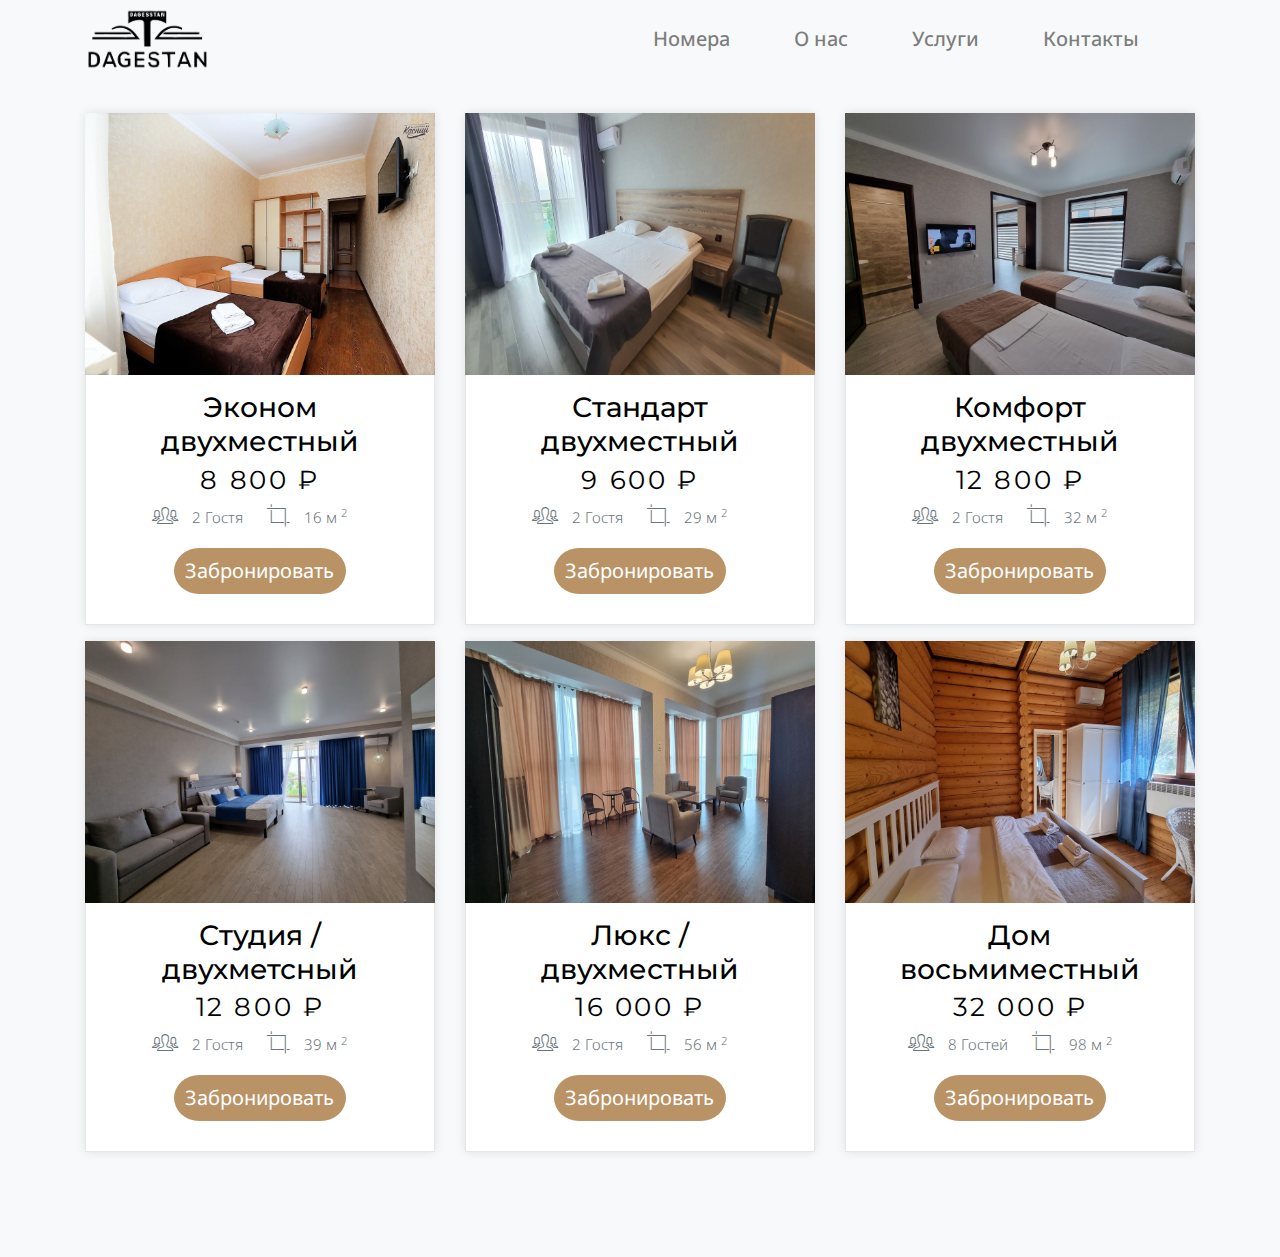
==== services.html @ b23d3e43 "...." ====
<!DOCTYPE html>
<html lang="en">
<head>
    <meta charset="UTF-8">
    <meta name="viewport" content="width=device-width, initial-scale=1.0">
    <title>Document</title>
    <meta charset="utf-8">
    <meta name="viewport" content="width=device-width, initial-scale=1, shrink-to-fit=no">

    <link rel="stylesheet" href="css/bootstrap.css">
    <link rel="stylesheet" href="css/animate.css">
    <link rel="stylesheet" href="css/owl.carousel.min.css">

    <link rel="stylesheet" href="fonts/ionicons/css/ionicons.min.css">
    <link rel="stylesheet" href="font-awesome/css/font-awesome.min.css">
    <link rel="stylesheet" href="css/magnific-popup.css">
    <link rel="stylesheet" href="https://cdn.jsdelivr.net/npm/swiper@8/swiper-bundle.min.css"/>
    <link rel="stylesheet" href="css/style.css">
    <link rel="stylesheet" href="css/style-custom.css">
    <link rel="stylesheet" href="css/services.css"> <!--стили страницы сервиса-->
    <link rel="icon" type="image/png" href="images/favicon-16x16.png" sizes="16x16">
    <link rel="icon" type="image/png" href="images/favicon-32x32.png" sizes="32x32">
    <link rel="icon" type="image/png" href="images/favicon-48x48.png" sizes="48x48">
</head>
<body>
    <!-- header -->
    <header id="top" role="banner">
     
        <nav class="navbar navbar-expand-md navbar-dark bg-light">
          <div class="container">
            <div class="obertka">  
              <a class="navbar-brand" href="#top">
                <!-- Логотип -->
                <img class="w-25 header_logo" src="images/resort_logo.png" alt="logo">
              </a>
              <button class="navbar-toggler" type="button" data-toggle="collapse" data-target="#navbarsExample05" aria-controls="navbarsExample05" aria-expanded="false" aria-label="Toggle navigation">
              <span class="navbar-toggler-icon"></span>
            </div>
            </button>
  
            <div class="collapse navbar-collapse navbar-light" id="navbarsExample05">
              <ul class="navbar-nav burger_adaptive ml-auto .justify-content-center pl-lg-5 pl-0">
                <li class="nav-item burger_element_fix mr-5 my-auto h5">
                  <a class="nav-link" href="./index.html#rooms">Номера</a>
                </li>
                <li class="nav-item burger_element_fix mr-5 my-auto h5">
                  <a class="nav-link" href="./index.html#about">О нас</a>
                </li>
                <li class="nav-item burger_element_fix mr-5 my-auto h5 text-break">
                  <a class="nav-link" href="#services">Услуги</a>
                </li>
                <li class="nav-item burger_element_fix mr-5 my-auto h5">
                  <a class="nav-link" href="./index.html#contacts">Контакты</a>
                </li>
              </ul>
              
            </div>
          </div>
        </nav>
      </header>



      <section class="site-section pt-5 bg-light">
        <div class="container">
          <div class="row mb-5">
            <div class="col-md-12 heading-wrap text-center">
                <!-- <h2 class="heading mb-1">Наши номера</h2> -->
            </div>
          </div>
          <div class="row ">
            <div class="col-md-4 double_card mt-3">
              <div class="media d-block room mb-0">
                <figure class="">
                  <img src="images/eco.jpg" alt="Люкс номер" class="img-fluid scale my-auto mx-auto">
                  <div class="overlap-text">
                  </div>
                </figure>
                <div class="media-body text-center">
                  <h3 class="mb-2 text-black">Эконом двухместный</h3>
                  <p class="price mb-1"><b>8 800 ₽</b></p>
                  <ul class="room-specs">
                    <li class="line-h-1"><span class="ion-ios-people-outline"></span> 2 Гостя</li>
                    <li class="line-h-1"><span class="ion-ios-crop"></span> 16 м <sup>2</sup></li>
                  </ul>
                  <div class="buttons_room text-center mt-3">
                    <button class="details border-0" data-toggle="modal" data-target="#reserve">Забронировать</button>
                  </div>
                </div>
              </div>
            </div>
              
            <div class="col-md-4 double_card mt-3">
              <div class="media d-block room mb-0">
                <figure class="">
                  <img src="images/standart.jpg" alt="Делюкс номер" class="img-fluid scale my-auto mx-auto">
                  <div class="overlap-text">
                  </div>
                </figure>
                <div class="media-body text-center">
                  <h3 class="mb-2 text-black">Стандарт двухместный</h3>
                  <p class="price mb-1"><b>9 600 ₽</b></p>
                  <ul class="room-specs">
                    <li class="line-h-1"><span class="ion-ios-people-outline"></span> 2 Гостя</li>
                    <li class="line-h-1"><span class="ion-ios-crop"></span> 29 м <sup>2</sup></li>
                  </ul>
                  <div class="buttons_room mt-3">
                    <button class="details border-0" data-toggle="modal" data-target="#reserve">Забронировать</button>
                  </div>
                </div>
              </div>
            </div>
  
            <div class="col-md-4 double_card mt-3">
              <div class="media d-block room mb-0">
                <figure class="">
                  <img src="images/comfort.jpg" alt="Люкс номер" class="img-fluid scale my-auto mx-auto">
                  <div class="overlap-text">
                  </div>
                </figure>
                <div class="media-body text-center">
                  <h3 class="mb-2 text-black">Комфорт двухместный</h3>
                  <p class="price mb-1"><b>12 800 ₽</b></p>
                  <ul class="room-specs">
                    <li class="line-h-1"><span class="ion-ios-people-outline"></span> 2 Гостя</li>
                    <li class="line-h-1"><span class="ion-ios-crop"></span> 32 м <sup>2</sup></li>
                  </ul>
                  <div class="buttons_room text-center mt-3">
                    <button class="details border-0" data-toggle="modal" data-target="#reserve">Забронировать</button>
                  </div>
                </div>
              </div>
            </div>
  
            <div class="col-md-4 double_card mt-3">
              <div class="media d-block room mb-0">
                <figure class="">
                  <img src="images/studio.jpg" alt="Люкс номер" class="img-fluid scale my-auto mx-auto">
                  <div class="overlap-text">
                  </div>
                </figure>
                <div class="media-body text-center">
                  <h3 class="mb-2 text-black">Студия / двухметсный</h3>
                  <p class="price mb-1"><b>12 800 ₽</b></p>
                  <ul class="room-specs">
                    <li class="line-h-1"><span class="ion-ios-people-outline"></span> 2 Гостя</li>
                    <li class="line-h-1"><span class="ion-ios-crop"></span> 39 м <sup>2</sup></li>
                  </ul>
                  <div class="buttons_room text-center mt-3">
                    <button class="details border-0" data-toggle="modal" data-target="#reserve">Забронировать</button>
                  </div>
                </div>
              </div>
            </div>
  
            <div class="col-md-4 double_card mt-3">
              <div class="media d-block room mb-0">
                <figure class="">
                  <img src="images/luxe.jpg" alt="Люкс номер" class="img-fluid scale my-auto mx-auto">
                  <div class="overlap-text">
                  </div>
                </figure>
                <div class="media-body text-center">
                  <h3 class="mb-2 text-black">Люкс / двухместный</h3>
                  <p class="price mb-1"><b>16 000 ₽</b></p>
                  <ul class="room-specs">
                    <li class="line-h-1"><span class="ion-ios-people-outline"></span> 2 Гостя</li>
                    <li class="line-h-1"><span class="ion-ios-crop"></span> 56 м <sup>2</sup></li>
                  </ul>
                  <div class="buttons_room text-center mt-3">
                    <button class="details border-0" data-toggle="modal" data-target="#reserve">Забронировать</button>
                  </div>
                </div>
              </div>
            </div>
  
            <div class="col-md-4 double_card mt-3">
              <div class="media d-block room mb-0">
                <figure class="">
                  <img src="images/house.jpg" alt="Люкс номер" class="img-fluid scale my-auto mx-auto">
                  <div class="overlap-text">
                  </div>
                </figure>
                <div class="media-body text-center">
                  <h3 class="mb-2 text-black">Дом восьмиместный</h3>
                  <p class="price mb-1"><b>32 000 ₽</b></p>
                  <ul class="room-specs">
                    <li class="line-h-1"><span class="ion-ios-people-outline"></span> 8 Гостей</li>
                    <li class="line-h-1"><span class="ion-ios-crop"></span> 98 м <sup>2</sup></li>
                  </ul>
                  <div class="buttons_room text-center mt-3">
                    <button class="details border-0" data-toggle="modal" data-target="#reserve">Забронировать</button>
                  </div>
                </div>
              </div>
            </div>
  
            </div>
          </div>
        </div>
      </section>



      <script src="js/jquery-3.2.1.min.js"></script>
      <script src="js/jquery-migrate-3.0.0.js"></script>
      <script src="js/popper.min.js"></script>
      <script src="js/bootstrap.min.js"></script>
      <script src="js/owl.carousel.min.js"></script>
      <script src="js/jquery.waypoints.min.js"></script>
      <script src="js/jquery.stellar.min.js"></script>
      <script src="https://cdn.jsdelivr.net/npm/swiper@8/swiper-bundle.min.js"></script>
      <script src="js/jquery.magnific-popup.min.js"></script>
      <script src="js/magnific-popup-options.js"></script>
      <script src="js/swiper.js"></script>
      <script src="js/main.js"></script>
      <script src="js/amination_anchor.js"></script>
      <script src="js/summ.js"></script>
</body>
</html>
---- css/style.css ----
body {
  background: #fff;
  font-family: "Rubik", arial, sans-serif;
  font-weight: 300;
  font-size: 15px;
  line-height: 1.8;
  color: #6c757d;
}

a {
  -webkit-transition: .3s all ease;
  -o-transition: .3s all ease;
  transition: .3s all ease;
  text-decoration: none;
}

a:hover {
  text-decoration: none;
}

h1, h2, h3, h4, h5 {
  color: #000;
  font-family: "Playfair Display", times, serif;
}

header {
  position: absolute;
  top: 0;
  left: 0;
  width: 100%;
  z-index: 5;
}

header .navbar-brand {
  text-transform: uppercase;
  letter-spacing: .2em;
  font-weight: 400;
  color: #fff !important;
}

header .navbar {
  padding-top: 0;
  padding-bottom: 0;
  background: transparent !important;
}

@media (max-width: 991.98px) {
  header .navbar {
    background: rgba(0, 0, 0, 0.4) !important;
    padding-top: .5rem;
    padding-bottom: .5rem;
  }
}

header .navbar .nav-link {
  padding: 1.7rem 1rem;
  outline: none !important;
}

@media (max-width: 991.98px) {
  header .navbar .nav-link {
    padding: .5rem .5rem;
  }
}

header .navbar .nav-link:hover {
  color: #fff !important;
}

header .navbar .nav-link.active {
  color: #fff !important;
}

header .navbar .cta {
  float: right;
}

header .navbar .cta > a {
  margin-top: -12px;
  position: relative;
}

@media (max-width: 767.98px) {
  header .navbar .cta > a {
    margin-top: inherit;
  }
}

header .navbar .cta > a span {
  display: inline-block;
  padding: 10px 20px;
  border: 2px solid #ccc;
}

header .navbar .dropdown.show > a {
  color: #fff !important;
}

header .navbar .dropdown-menu {
  font-size: 14px;
  border-radius: 4px;
  border: none;
  -webkit-box-shadow: 0 2px 30px 0px rgba(0, 0, 0, 0.2);
  box-shadow: 0 2px 30px 0px rgba(0, 0, 0, 0.2);
  min-width: 13em;
  margin-top: -10px;
}

header .navbar .dropdown-menu:before {
  bottom: 100%;
  left: 10%;
  border: solid transparent;
  content: " ";
  height: 0;
  width: 0;
  position: absolute;
  pointer-events: none;
  border-bottom-color: #fff;
  border-width: 10px;
}

@media (max-width: 1199.98px) {
  header .navbar .dropdown-menu:before {
    display: none;
  }
}

header .navbar .dropdown-menu .dropdown-item:hover {
  background: #b99365;
  color: #fff;
}

header .navbar .dropdown-menu .dropdown-item.active {
  background: #b99365;
  color: #fff;
}

header .navbar .dropdown-menu a {
  padding-top: 7px;
  padding-bottom: 7px;
}

header .navbar.navbar-light .nav-link {
  color: #fff;
}

header .navbar.navbar-light .nav-link.active {
  color: #fff;
}

.site-hero {
  background-size: cover;
  background-position: center center;
  min-height: 750px;
  height: 100vh;
}

.site-hero > .container {
  position: relative;
  z-index: 2;
}

.site-hero.overlay {
  position: relative;
}

.site-hero.overlay:before {
  content: "";
  background: rgba(0, 0, 0, 0.5);
  width: 100%;
  z-index: 1;
  position: absolute;
  top: 0;
  left: 0;
  right: 0;
  bottom: 0;
}

.site-hero.overlay h1, .site-hero.overlay p {
  color: #fff;
}

.site-hero.overlay h1 {
  font-size: 60px;
}

@media (max-width: 1199.98px) {
  .site-hero.overlay h1 {
    font-size: 40px;
  }
}

.site-hero.overlay p {
  font-size: 30px;
}

@media (max-width: 1199.98px) {
  .site-hero.overlay p {
    font-size: 20px;
  }
}

.site-hero .site-hero-inner {
  min-height: 750px;
  height: 100vh;
}

.room {
  background: #fff;
  margin-bottom: 30px;
  height: 100%;
}

.room figure {
  position: relative;
  float: left;
  overflow: hidden;
}

.room figure:after {
  background: rgba(0, 0, 0, 0.3);
  opacity: .5;
  content: "";
}

.room figure .overlap-text {
  z-index: 99;
  position: absolute;
  bottom: 20px;
  left: 20px;
  color: #fff;
  text-transform: uppercase;
  font-size: 13px;
}

.room .media-body {
  padding: 30px;
  border: 1px solid #e6e6e6;
  border-top: none;
  height: 100%;
}

.room .media-body .room-specs {
  margin: 0;
  padding: 0;
}

.room .media-body .room-specs li {
  display: inline-block;
  list-style: none;
  margin: 0;
  padding: 0 20px 5px 0;
}

.room .media-body .room-specs li span {
  font-size: 30px;
  position: relative;
  top: 4px;
  margin-right: 10px;
}

.room-thumbnail-absolute {
  position: relative;
}

.room-thumbnail-absolute .room {
  position: relative;
}

.room-thumbnail-absolute .room.bg {
  position: relative;
  height: 47.8%;
  width: 100%;
  background-size: cover;
}

.room-thumbnail-absolute .room.bg:last-child {
  margin-bottom: 0;
}

.room-thumbnail-absolute .room .pricing-from {
  margin-left: 10px;
  padding: 5px 10px;
  background: #ffc107;
  border-radius: 4px;
  font-size: 13px;
}

.room-thumbnail-absolute .room:after {
  position: absolute;
  top: 0;
  left: 0;
  right: 0;
  bottom: 0;
  background: #000;
  opacity: .5;
  content: "";
}

.room-thumbnail-absolute .room .overlap-text {
  bottom: 20px;
  left: 20px;
  width: 100%;
  position: absolute;
  z-index: 10;
}

.room-thumbnail-absolute .room .overlap-text span {
  color: #fff;
  text-transform: uppercase;
  font-size: 13px;
}

.site-hero-innerpage, .site-hero-innerpage .site-hero-inner {
  min-height: 550px;
  height: 50vh;
}

.site-section {
  padding: 7em 0;
}

#search-form .search-input {
  width: calc(100% - 160px);
  height: 55px;
  border-radius: 0;
  padding-left: 20px;
  padding-right: 20px;
  border: none;
}

#search-form .search-input:hover, #search-form .search-input:active, #search-form .search-input:focus {
  border: none;
}

#search-form button {
  height: 55px;
  width: 160px;
  border-radius: 0;
}

.img-bg {
  background-size: cover;
}

@media (max-width: 767.98px) {
  .img-md-fluid {
    max-width: 100%;
  }
}

.feature-destination, .slider-wrap {
  position: relative;
  z-index: 10;
  margin-top: -50px;
  margin-bottom: 50px;
}

.feature-destination .img-bg, .slider-wrap .img-bg {
  margin-bottom: 30px;
  display: block;
  height: 300px;
  position: relative;
  top: 0;
  -webkit-transition: .2s all ease;
  -o-transition: .2s all ease;
  transition: .2s all ease;
}

.feature-destination .img-bg:before, .slider-wrap .img-bg:before {
  content: "";
  top: 0;
  left: 0;
  bottom: 0;
  right: 0;
  background: #000;
  opacity: .1;
  position: absolute;
  -webkit-transition: .3s all ease;
  -o-transition: .3s all ease;
  transition: .3s all ease;
}

.feature-destination .img-bg .text, .slider-wrap .img-bg .text {
  position: absolute;
  top: 50%;
  left: 50%;
  text-align: center;
  width: 80%;
  -webkit-transform: translate(-50%, -50%);
  -ms-transform: translate(-50%, -50%);
  transform: translate(-50%, -50%);
}

.feature-destination .img-bg .text .icon, .slider-wrap .img-bg .text .icon {
  color: #fff;
  font-size: 30px;
  position: relative;
  -webkit-transition: .3s all ease;
  -o-transition: .3s all ease;
  transition: .3s all ease;
  top: 0;
}

.feature-destination .img-bg .text h2, .slider-wrap .img-bg .text h2 {
  -webkit-transition: .3s all ease;
  -o-transition: .3s all ease;
  transition: .3s all ease;
  margin: 0;
  padding: 0;
  font-size: 18px;
  font-weight: 400;
  color: #fff;
  top: 0px;
  position: relative;
}

.feature-destination .img-bg .text p, .slider-wrap .img-bg .text p {
  color: #fff;
  opacity: 0;
  top: 10px;
  visibility: hidden;
  font-size: 13px;
  position: relative;
  -webkit-transition: .3s all ease;
  -o-transition: .3s all ease;
  transition: .3s all ease;
}

.feature-destination .img-bg:hover, .feature-destination .img-bg:focus, .slider-wrap .img-bg:hover, .slider-wrap .img-bg:focus {
  top: -10px;
  -webkit-box-shadow: 2px 0 20px 0 rgba(0, 0, 0, 0.4);
  box-shadow: 2px 0 20px 0 rgba(0, 0, 0, 0.4);
}

.feature-destination .img-bg:hover .text .icon, .feature-destination .img-bg:focus .text .icon, .slider-wrap .img-bg:hover .text .icon, .slider-wrap .img-bg:focus .text .icon {
  top: -10px;
}

.feature-destination .img-bg:hover .text h2, .feature-destination .img-bg:focus .text h2, .slider-wrap .img-bg:hover .text h2, .slider-wrap .img-bg:focus .text h2 {
  top: -10px;
}

.feature-destination .img-bg:hover .text p, .feature-destination .img-bg:focus .text p, .slider-wrap .img-bg:hover .text p, .slider-wrap .img-bg:focus .text p {
  top: 0;
  opacity: .5;
  visibility: visible;
}

.feature-destination .img-bg:hover:before, .feature-destination .img-bg:focus:before, .slider-wrap .img-bg:hover:before, .slider-wrap .img-bg:focus:before {
  opacity: .4;
}

.slider-wrap {
  margin-top: 0;
}

.slider-wrap .img-bg:hover {
  top: 0;
}

.btn-play-wrap .btn-play {
  width: 70px;
  height: 70px;
  line-height: 50px;
  border: 2px solid #fff;
  border-radius: 50%;
  display: inline-block;
  text-align: center;
  position: relative;
}

.btn-play-wrap .btn-play span {
  position: absolute;
  top: 50%;
  left: 50%;
  font-size: 40px;
  -webkit-transform: translate(-30%, -50%);
  -ms-transform: translate(-30%, -50%);
  transform: translate(-30%, -50%);
  color: #fff;
}

.section-cover {
  background-size: cover;
  position: relative;
  background-position: top left;
}

.section-cover, .section-cover .intro {
  height: 650px;
}

.section-cover p {
  color: #fff;
}

.section-cover h2 {
  color: #fff;
  font-size: 50px;
}

.top-destination .place {
  display: block;
  -webkit-transition: .3s all ease;
  -o-transition: .3s all ease;
  transition: .3s all ease;
}

.top-destination .place:hover, .top-destination .place:focus {
  opacity: .7;
}

.top-destination .place img {
  max-width: 100%;
  margin-bottom: 20px;
}

.top-destination .place h2 {
  font-size: 18px;
  line-height: 1.5;
}

.top-destination .place p {
  font-size: 13px;
  color: #ccc;
}

.btn, .form-control {
  outline: none;
  -webkit-box-shadow: none !important;
  box-shadow: none !important;
  border-radius: 0;
}

.btn:focus, .btn:active, .form-control:focus, .form-control:active {
  outline: none;
}

.form-control {
  -webkit-box-shadow: none !important;
  box-shadow: none !important;
}

textarea.form-control {
  height: inherit;
}

.btn {
  -webkit-transition: .3s all ease;
  -o-transition: .3s all ease;
  transition: .3s all ease;
  padding: 12px 30px;
  text-transform: uppercase;
  letter-spacing: .15em;
}

.btn.btn-black {
  background: #000;
  color: #fff;
}

.btn.btn-primary {
  color: #fff;
  border-width: 2px;
  width: 25%;
  border-radius: 100px 100px 100px 100px / 200% 200%;
}

.btn.btn-primary:hover, .btn.btn-primary:active, .btn.btn-primary:focus {
  border-color: #c9ac88;
  background: #c9ac88;
  width: 28%;
  border-width: 6px;
}

.btn.btn-sm {
  font-size: 12px;
}

.btn.btn-outline-primary {
  border-width: 2px;
  color: #b99365;
}

.btn.btn-outline-primary:hover, .btn.btn-outline-primary:focus, .btn.btn-outline-primary:active {
  color: #fff;
}

.btn.btn-outline-white {
  border-width: 2px;
  border-color: #fff;
  color: #fff;
}

.btn.btn-outline-white:hover, .btn.btn-outline-white:focus {
  background: #fff;
  color: #000;
  border-width: 2px;
}

.btn:hover {
  -webkit-box-shadow: 0 3px 10px -2px rgba(0, 0, 0, 0.2) !important;
  box-shadow: 0 3px 10px -2px rgba(0, 0, 0, 0.2) !important;
}

.custom-icon {
  font-size: 70px;
  color: #b99365;
}

.no-nav .owl-nav {
  display: none;
}

.owl-carousel .owl-item {
  opacity: .4;
}

.owl-carousel .owl-item.active {
  opacity: 1;
}

.owl-carousel .owl-nav {
  position: absolute;
  top: 50%;
  width: 100%;
}

.owl-carousel .owl-nav .owl-prev,
.owl-carousel .owl-nav .owl-next {
  position: absolute;
  -webkit-transform: translateY(-50%);
  -ms-transform: translateY(-50%);
  transform: translateY(-50%);
  margin-top: -10px;
}

.owl-carousel .owl-nav .owl-prev:hover, .owl-carousel .owl-nav .owl-prev:focus, .owl-carousel .owl-nav .owl-prev:active,
.owl-carousel .owl-nav .owl-next:hover,
.owl-carousel .owl-nav .owl-next:focus,
.owl-carousel .owl-nav .owl-next:active {
  outline: none;
}

.owl-carousel .owl-nav .owl-prev span:before,
.owl-carousel .owl-nav .owl-next span:before {
  font-size: 40px;
}

.owl-carousel .owl-nav .owl-prev {
  left: 30px !important;
}

.owl-carousel .owl-nav .owl-next {
  right: 30px !important;
}

.owl-carousel .owl-dots {
  text-align: center;
}

.owl-carousel .owl-dots .owl-dot {
  width: 10px;
  height: 10px;
  margin: 5px;
  border-radius: 50%;
  background: #e6e6e6;
}

.owl-carousel .owl-dots .owl-dot.active {
  background: #b99365;
}

.owl-carousel.home-slider {
  z-index: 1;
  position: relative;
}

.owl-carousel.home-slider .owl-nav {
  opacity: 0;
  visibility: hidden;
  -webkit-transition: .3s all ease;
  -o-transition: .3s all ease;
  transition: .3s all ease;
}

.owl-carousel.home-slider .owl-nav button {
  color: #fff;
}

.owl-carousel.home-slider:focus .owl-nav, .owl-carousel.home-slider:hover .owl-nav {
  opacity: 1;
  visibility: visible;
}

.owl-carousel.home-slider .slider-item {
  background-size: cover;
  background-repeat: no-repeat;
  background-position: center center;
  height: calc(100vh - 117px);
  min-height: 700px;
  position: relative;
}

.owl-carousel.home-slider .slider-item:before {
  position: absolute;
  top: 0;
  left: 0;
  right: 0;
  bottom: 0;
  background: rgba(0, 0, 0, 0.2);
  content: "";
}

.owl-carousel.home-slider .slider-item .slider-text {
  color: #fff;
  height: calc(100vh - 117px);
  min-height: 700px;
}

.owl-carousel.home-slider .slider-item .slider-text .child-name {
  font-size: 40px;
  color: #fff;
}

.owl-carousel.home-slider .slider-item .slider-text h1 {
  font-size: 40px;
  color: #fff;
  line-height: 1.2;
  font-weight: 800 !important;
  text-transform: uppercase;
}

@media (max-width: 991.98px) {
  .owl-carousel.home-slider .slider-item .slider-text h1 {
    font-size: 40px;
  }
}

.owl-carousel.home-slider .slider-item .slider-text p {
  font-size: 20px;
  line-height: 1.5;
  font-weight: 300;
  color: white;
}

.owl-carousel.home-slider .slider-item.dark .child-name {
  color: #000;
}

.owl-carousel.home-slider .slider-item.dark h1 {
  color: #000;
}

.owl-carousel.home-slider .slider-item.dark p {
  color: #000;
}

.owl-carousel.home-slider.inner-page .slider-item {
  height: calc(50vh - 117px);
  min-height: 350px;
}

.owl-carousel.home-slider.inner-page .slider-item .slider-text {
  color: #fff;
  height: calc(50vh - 117px);
  min-height: 350px;
}

.owl-carousel.home-slider .owl-dots {
  position: absolute;
  bottom: 100px;
  width: 100%;
}

.owl-carousel.home-slider .owl-dots .owl-dot {
  width: 10px;
  height: 10px;
  margin: 5px;
  border-radius: 50%;
  border: 2px solid rgba(255, 255, 255, 0.5);
  outline: none !important;
  position: relative;
  -webkit-transition: .3s all ease;
  -o-transition: .3s all ease;
  transition: .3s all ease;
}

.owl-carousel.home-slider .owl-dots .owl-dot.active {
  border: 2px solid white;
}

.owl-carousel.home-slider .owl-dots .owl-dot.active span {
  background: white;
}

.owl-carousel.major-caousel .owl-stage-outer {
  padding-top: 30px;
  padding-bottom: 30px;
}

.owl-carousel.major-caousel .owl-nav .owl-prev, .owl-carousel.major-caousel .owl-nav .owl-next {
  -webkit-transition: .3s all ease;
  -o-transition: .3s all ease;
  transition: .3s all ease;
  color: #495057;
}

.owl-carousel.major-caousel .owl-nav .owl-prev:hover, .owl-carousel.major-caousel .owl-nav .owl-prev:focus, .owl-carousel.major-caousel .owl-nav .owl-next:hover, .owl-carousel.major-caousel .owl-nav .owl-next:focus {
  color: #6c757d;
  outline: none;
}

.owl-carousel.major-caousel .owl-nav .owl-prev.disabled, .owl-carousel.major-caousel .owl-nav .owl-next.disabled {
  color: #dee2e6;
}

.owl-carousel.major-caousel .owl-nav .owl-prev {
  left: -60px !important;
}

.owl-carousel.major-caousel .owl-nav .owl-next {
  right: -60px !important;
}

.owl-carousel.major-caousel .owl-dots {
  bottom: -30px !important;
  position: relative;
}

.owl-custom-nav {
  float: right;
  position: relative;
  z-index: 10;
}

.owl-custom-nav .owl-custom-prev,
.owl-custom-nav .owl-custom-next {
  padding: 10px;
  font-size: 30px;
  background: #ccc;
  line-height: 0;
  width: 60px;
  text-align: center;
  display: inline-block;
}

.box {
  overflow: hidden;
  border-radius: 4px;
  display: block;
}

.box img {
  border-top-left-radius: 4px;
  border-top-right-radius: 4px;
  -webkit-transition: .3s all ease;
  -o-transition: .3s all ease;
  transition: .3s all ease;
}

.box .box-body {
  padding: 20px;
  border: 1px solid #e9ecef;
  border-top: none;
  border-bottom-left-radius: 4px;
  border-bottom-right-radius: 4px;
  -webkit-transition: .3s all ease;
  -o-transition: .3s all ease;
  transition: .3s all ease;
}

.box h2 {
  font-size: 18px;
  font-family: "Rubik", arial, sans-serif;
  -webkit-transition: .3s all ease;
  -o-transition: .3s all ease;
  transition: .3s all ease;
}

.box.hover:hover img, .box.hover:focus img {
  margin-top: -20px;
}

.box.hover:hover .box-body, .box.hover:focus .box-body {
  background: #b99365;
  color: #fff;
  padding: 30px 20px;
  border-color: #b99365;
}

.box.hover:hover h2, .box.hover:focus h2 {
  color: #fff;
}

.breadcrumb-custom {
  background: none;
  padding: 0;
}

.breadcrumb-custom li a {
  color: #b99365;
}

.breadcrumb-custom li a:hover {
  color: #fff;
}

.breadcrumb-custom li.active {
  color: #fff;
}

.breadcrumb-custom li.breadcrumb-item + .breadcrumb-item:before {
  content: "/";
  color: rgba(255, 255, 255, 0.3);
}

.pagination {
  float: none;
  display: inline-block;
}

.pagination li {
  display: inline-block;
}

.post-entry {
  margin-bottom: 30px;
}

.post-entry .body-text {
  padding: 30px;
  background: #fff;
}

.post-entry .body-text .category {
  position: relative;
  padding-bottom: 10px;
  margin-bottom: 10px;
  text-transform: uppercase;
  font-size: 12px;
  letter-spacing: .2em;
  color: #ccc;
}

.post-entry .body-text .category:after {
  content: "";
  left: 0;
  width: 50px;
  height: 1px;
  background: #000;
  position: absolute;
  bottom: 0;
}

.children-info li {
  display: block;
  margin-bottom: 15px;
  padding-bottom: 15px;
  border-bottom: 1px dotted #dee2e6;
}

.sidebar {
  padding-left: 5em;
}

@media (max-width: 991.98px) {
  .sidebar {
    padding-left: 15px;
  }
}

.sidebar-box {
  margin-bottom: 4em;
  font-size: 15px;
  width: 100%;
  float: left;
  background: #fff;
}

.sidebar-box *:last-child {
  margin-bottom: 0;
}

.sidebar-box .heading {
  font-size: 18px;
  margin-bottom: 30px;
  padding-bottom: 20px;
  border-bottom: 1px solid #e6e6e6;
}

.tags {
  padding: 0;
  margin: 0;
  font-weight: 400;
}

.tags li {
  padding: 0;
  margin: 0 4px 4px 0;
  float: left;
  display: inline-block;
}

.tags li a {
  float: left;
  display: block;
  border-radius: 4px;
  padding: 2px 6px;
  color: gray;
  background: #f2f2f2;
}

.tags li a:hover {
  color: #fff;
  background: #b99365;
}

.sidebar-box {
  margin-bottom: 30px;
  padding: 25px;
  font-size: 15px;
  width: 100%;
  border-radius: 7px;
  float: left;
  background: #fff;
}

.sidebar-box ul li {
  list-style: none;
}

.sidebar-box *:last-child {
  margin-bottom: 0;
}

.sidebar-box h3 {
  font-size: 18px;
  margin-bottom: 15px;
}

.categories, .sidelink {
  padding: 0;
}

.categories li, .sidelink li {
  position: relative;
  margin-bottom: 10px;
  padding-bottom: 10px;
  border-bottom: 1px dotted #dee2e6;
}

.categories li:last-child, .sidelink li:last-child {
  margin-bottom: 0;
  border-bottom: none;
  padding-bottom: 0;
}

.categories li a, .sidelink li a {
  display: block;
}

.categories li a span, .sidelink li a span {
  position: absolute;
  right: 0;
  top: 0;
  color: #ccc;
}

.categories li.active a, .sidelink li.active a {
  color: #000;
  font-style: italic;
}

.cover_1 {
  background-size: cover;
  background-position: center center;
  padding: 7em 0;
}

.cover_1 .sub-heading {
  color: rgba(255, 255, 255, 0.7);
  font-size: 22px;
}

.cover_1 .heading {
  font-size: 50px;
  color: white;
  font-weight: 300;
}

.heading-wrap .heading {
  font-size: 50px;
  margin-bottom: 30px;
}

.heading-wrap .sub-heading {
  font-size: 12px;
  text-transform: uppercase;
  letter-spacing: .1em;
  color: #ccc;
  font-family: "Rubik", arial, sans-serif;
}

.stretch-section .video {
  display: block;
  position: relative;
  -webkit-box-shadow: 4px 4px 70px -20px rgba(0, 0, 0, 0.5);
  box-shadow: 4px 4px 70px -20px rgba(0, 0, 0, 0.5);
}

.media-feature {
  padding: 30px;
  -webkit-transition: .2s all ease-out;
  -o-transition: .2s all ease-out;
  transition: .2s all ease-out;
  background: #fff;
  z-index: 1;
  position: relative;
  border-bottom: 10px solid transparent;
  border-radius: 4px;
  font-size: 15px;
}

.media-feature .icon {
  font-size: 60px;
  color: #b99365;
}

.media-feature h3 {
  font-size: 16px;
  text-transform: uppercase;
}

.media-feature:hover, .media-feature:focus {
  -webkit-box-shadow: 0 2px 20px -3px rgba(0, 0, 0, 0.1);
  box-shadow: 0 2px 20px -3px rgba(0, 0, 0, 0.1);
  -webkit-transform: scale(1.05);
  -ms-transform: scale(1.05);
  transform: scale(1.05);
  z-index: 2;
  border-bottom: 10px solid #b99365;
}

.media-custom {
  background: #fff;
  -webkit-transition: .3s all ease;
  -o-transition: .3s all ease;
  transition: .3s all ease;
  margin-bottom: 30px;
  position: relative;
  top: 0;
}

.media-custom .meta-post {
  color: #ced4da;
  font-size: 13px;
  text-transform: uppercase;
}

.media-custom > a {
  position: relative;
  overflow: hidden;
  display: block;
}

.media-custom .meta-chat {
  color: #ced4da;
}

.media-custom .meta-chat:hover {
  color: #6c757d;
}

.media-custom img {
  -webkit-transition: .3s all ease;
  -o-transition: .3s all ease;
  transition: .3s all ease;
}

.media-custom:focus, .media-custom:hover {
  top: -2px;
  -webkit-box-shadow: 0 2px 40px 0 rgba(0, 0, 0, 0.2);
  box-shadow: 0 2px 40px 0 rgba(0, 0, 0, 0.2);
}

.media-custom:focus img, .media-custom:hover img {
  -webkit-transform: scale(1.1);
  -ms-transform: scale(1.1);
  transform: scale(1.1);
}

.media-custom .media-body {
  padding: 30px;
}

.media-custom .media-body h3 {
  font-size: 20px;
}

.media-custom .media-body p:last-child {
  margin-bottom: 0;
}

#accordion .card {
  font-size: 15px;
  border-color: #dee2e6;
}

#accordion .card h5 a {
  display: block;
  text-align: left;
  text-decoration: none;
  color: #b99365;
  position: relative;
  -webkit-box-shadow: 0 3px 10px -2px rgba(0, 0, 0, 0.2) !important;
  box-shadow: 0 3px 10px -2px rgba(0, 0, 0, 0.2) !important;
  border-radius: 0;
}

#accordion .card h5 a .icon {
  position: absolute;
  right: 20px;
  top: 50%;
  -webkit-transform: translateY(-50%) rotate(-180deg);
  -ms-transform: translateY(-50%) rotate(-180deg);
  transform: translateY(-50%) rotate(-180deg);
  -webkit-transition: .3s all ease;
  -o-transition: .3s all ease;
  transition: .3s all ease;
}

#accordion .card h5 a:hover {
  text-decoration: none;
  -webkit-box-shadow: 0 3px 10px -2px rgba(0, 0, 0, 0.2) !important;
  box-shadow: 0 3px 10px -2px rgba(0, 0, 0, 0.2) !important;
}

#accordion .card h5 a.collapsed {
  color: #000;
  -webkit-box-shadow: none !important;
  box-shadow: none !important;
}

#accordion .card h5 a.collapsed .icon {
  right: 20px;
  top: 50%;
  -webkit-transform: translateY(-50%);
  -ms-transform: translateY(-50%);
  transform: translateY(-50%);
}

#accordion .card h5 a.collapsed:hover {
  text-decoration: none;
  -webkit-box-shadow: 0 3px 10px -2px rgba(0, 0, 0, 0.2) !important;
  box-shadow: 0 3px 10px -2px rgba(0, 0, 0, 0.2) !important;
}

#accordion .card .card-body {
  padding-top: 15px;
}

.media-testimonial img {
  width: 100px;
  border-radius: 50%;
}

.media-testimonial blockquote p {
  font-size: 20px;
  color: #000;
  font-style: italic;
}

.list-unstyled.check li {
  position: relative;
  padding-left: 30px;
  line-height: 1.3;
  margin-bottom: 10px;
}

.list-unstyled.check li:before {
  color: #17a2b8;
  left: 0;
  font-family: "Ionicons";
  content: "\f122";
  position: absolute;
}

#modalAppointment .modal-content {
  border-radius: 0;
  border: none;
}

#modalAppointment .modal-body, #modalAppointment .modal-footer {
  padding: 40px;
}

.site-footer {
  padding: 5em 0;
  background: #f2f2f2;
  font-size: 16px;
}

.site-footer h3 {
  margin-bottom: 20px;
  font-family: "Rubik", arial, sans-serif;
  font-size: 13px;
  letter-spacing: .2em;
  color: #b3b3b3;
  text-transform: uppercase;
}

.site-footer .list-unstyled li {
  margin-bottom: 15px;
}

.site-footer .list-unstyled li h3 {
  font-size: 16px;
  font-weight: normal;
  font-family: "Rubik", arial, sans-serif;
}

.site-footer p {
  color: #000;
}

.site-footer p:last-child {
  margin-bottom: 0;
}

.site-footer a {
  color: #000;
}

.site-footer a:hover {
  opacity: .4;
}

.site-footer .footer-link li {
  line-height: 1.5;
  margin-bottom: 15px;
}

.site-footer hr {
  width: 100%;
}

.subscribe .form-group {
  position: relative;
}

.subscribe input[type="email"] {
  padding-right: 40px;
}

.subscribe button {
  border: none;
  background: none;
  cursor: pointer;
  right: 10px;
  top: 50%;
  -webkit-transform: translateY(-50%);
  -ms-transform: translateY(-50%);
  transform: translateY(-50%);
  position: absolute;
}

.subscribe button span {
  font-size: 30px;
}

.search-form-wrap {
  margin-bottom: 5em;
  display: block;
}

.search-form .form-group {
  position: relative;
}

.search-form .form-group #s {
  padding-right: 50px;
  background: #f7f7f7;
  padding: 15px 15px;
  border: none;
}

.search-form .icon {
  position: absolute;
  top: 50%;
  right: 20px;
  -webkit-transform: translateY(-50%);
  -ms-transform: translateY(-50%);
  transform: translateY(-50%);
}

.post-entry-sidebar .post-meta {
  font-size: 14px;
  color: #b3b3b3;
}

.post-entry-sidebar ul {
  padding: 0;
  margin: 0;
}

.post-entry-sidebar ul li {
  list-style: none;
  padding: 0 0 20px 0;
  margin: 0 0 20px 0;
}

.post-entry-sidebar ul li a {
  display: table;
}

.post-entry-sidebar ul li a img {
  width: 90px;
}

.post-entry-sidebar ul li a img, .post-entry-sidebar ul li a .text {
  display: table-cell;
  vertical-align: middle;
}

.post-entry-sidebar ul li a .text h4 {
  font-size: 18px;
}

.comment-form-wrap {
  clear: both;
}

.comment-list {
  padding: 0;
  margin: 0;
}

.comment-list .children {
  padding: 50px 0 0 40px;
  margin: 0;
  float: left;
  width: 100%;
}

.comment-list li {
  padding: 0;
  margin: 0 0 30px 0;
  float: left;
  width: 100%;
  clear: both;
  list-style: none;
}

.comment-list li .vcard {
  width: 80px;
  float: left;
}

.comment-list li .vcard img {
  width: 50px;
  border-radius: 50%;
}

.comment-list li .comment-body {
  float: right;
  width: calc(100% - 80px);
}

.comment-list li .comment-body h3 {
  font-size: 20px;
}

.comment-list li .comment-body .meta {
  text-transform: uppercase;
  font-size: 13px;
  letter-spacing: .1em;
  color: #ccc;
}

.comment-list li .comment-body .reply {
  padding: 5px 10px;
  background: #e6e6e6;
  color: #000;
  text-transform: uppercase;
  font-size: 14px;
}

.comment-list li .comment-body .reply:hover {
  color: #000;
  background: #e3e3e3;
}

.blog-entry-footer .post-meta {
  color: gray;
  font-size: 15px;
}

.border-t {
  border-top: 1px solid #f8f9fa;
}

.copyright {
  font-size: 14px;
}

.element-animate {
  opacity: 0;
  visibility: hidden;
}

#loader {
  position: fixed;
  width: 96px;
  height: 96px;
  left: 50%;
  top: 50%;
  -webkit-transform: translate(-50%, -50%);
  -ms-transform: translate(-50%, -50%);
  transform: translate(-50%, -50%);
  background-color: rgba(255, 255, 255, 0.9);
  -webkit-box-shadow: 0px 24px 64px rgba(0, 0, 0, 0.24);
  box-shadow: 0px 24px 64px rgba(0, 0, 0, 0.24);
  border-radius: 16px;
  opacity: 0;
  visibility: hidden;
  -webkit-transition: opacity .2s ease-out, visibility 0s linear .2s;
  -o-transition: opacity .2s ease-out, visibility 0s linear .2s;
  transition: opacity .2s ease-out, visibility 0s linear .2s;
  z-index: 1000;
}

#loader.fullscreen {
  padding: 0;
  left: 0;
  top: 0;
  width: 100%;
  height: 100%;
  -webkit-transform: none;
  -ms-transform: none;
  transform: none;
  background-color: #fff;
  border-radius: 0;
  -webkit-box-shadow: none;
  box-shadow: none;
}

#loader.show {
  -webkit-transition: opacity .4s ease-out, visibility 0s linear 0s;
  -o-transition: opacity .4s ease-out, visibility 0s linear 0s;
  transition: opacity .4s ease-out, visibility 0s linear 0s;
  visibility: visible;
  opacity: 1;
}

#loader .circular {
  -webkit-animation: loader-rotate 2s linear infinite;
  animation: loader-rotate 2s linear infinite;
  position: absolute;
  left: calc(50% - 24px);
  top: calc(50% - 24px);
  display: block;
  -webkit-transform: rotate(0deg);
  -ms-transform: rotate(0deg);
  transform: rotate(0deg);
}

#loader .path {
  stroke-dasharray: 1, 200;
  stroke-dashoffset: 0;
  -webkit-animation: loader-dash 1.5s ease-in-out infinite;
  animation: loader-dash 1.5s ease-in-out infinite;
  stroke-linecap: round;
}

@-webkit-keyframes loader-rotate {
  100% {
    -webkit-transform: rotate(360deg);
    transform: rotate(360deg);
  }
}

@keyframes loader-rotate {
  100% {
    -webkit-transform: rotate(360deg);
    transform: rotate(360deg);
  }
}

@-webkit-keyframes loader-dash {
  0% {
    stroke-dasharray: 1, 200;
    stroke-dashoffset: 0;
  }
  50% {
    stroke-dasharray: 89, 200;
    stroke-dashoffset: -35px;
  }
  100% {
    stroke-dasharray: 89, 200;
    stroke-dashoffset: -136px;
  }
}

@keyframes loader-dash {
  0% {
    stroke-dasharray: 1, 200;
    stroke-dashoffset: 0;
  }
  50% {
    stroke-dasharray: 89, 200;
    stroke-dashoffset: -35px;
  }
  100% {
    stroke-dasharray: 89, 200;
    stroke-dashoffset: -136px;
  }
}
---- css/style-custom.css ----
@import url('https://fonts.googleapis.com/css2?family=Montserrat:ital,wght@0,100..900;1,100..900&family=Noto+Sans:ital,wght@0,100..900;1,100..900&display=swap');

body {
    font-family: "Noto Sans", sans-serif;
    color: #000;
    background-image: url(../images/mount.svg);
    background-attachment: fixed;
    background-repeat: no-repeat;
    background-position: bottom;
}

a.nav-link {
    white-space: nowrap;
}

a {
    cursor: pointer;
}

h1, h2, h3, h4, h5, h6 {
    font-family: 'Montserrat', sans-serif;
}

.site-hero.overlay p {
    font-family: 'Montserrat', sans-serif;
    font-size: 28px;
}

.fs-1 {
    font-size: 50px!important;
}

.fs-2 {
    font-size: 40px!important;
}

.fs-4 {
    font-size: 30px!important;
}

.fs-5 {
    font-size: 20px!important;
}

.fs-6 {
    font-size: 18px!important;
}

@media (max-width: 1199.98px) {
    .fs-1 {
      font-size: 40px!important;
    }
    .fs-2 {
        margin-top: 10px;
    }
    .fs-4 {
        font-size: 20px!important;
    }
    .about_wrapper {
        grid-template-columns: none!important;
    }
    .house_card {
        grid-template-columns: none!important;
    }
    .card_info {
        order: -1;
    }
    .card_photo {
        order: 2;
    }
    .card_photo {
        margin-top: 0px!important;
    }
}

.h-60 {
    height: 60%;
}

.line-h-1 {
    line-height: 1;
}

.room-specs {
    color: #6C757D;
}

.btn.btn-custom {
    color: #fff;
    border-color:#658BAA;
    border-width: 2px;
    width: 25%;
    border-radius: 100px 100px 100px 100px / 200% 200%;
}
  
.btn.btn-custom:hover, .btn.btn-custom:active, .btn.btn-custom:focus {
    border-color: #658BAA;
    background: #658BAA;
    width: 28%;
    border-width: 6px;
}

/* * {
    border: 1px solid #e54c4c;
} */


/* WHATSAPP WIDGET */
.whatsapp-button {
    position: fixed;
    right: 10px;
    bottom: 20px;
    transform: translate(-50%, -50%);
    background: #25D366; /*цвет кнопки*/
    border-radius: 50%;
    width: 60px; /*ширина кнопки*/
    height: 60px; /*высота кнопки*/
    color: #fff;
    text-align: center;
    line-height: 60px; /*центровка иконки в кнопке*/
    font-size: 35px; /*размер иконки*/
    z-index: 9999;
}
.whatsapp-button a {
    color: #fff;
}
.whatsapp-button:before,
.whatsapp-button:after {
    content: " ";
    display: block;
    position: absolute;
    border: 50%;
    border: 1px solid #25D366; /*цвет анимированных волн от кнопки*/
    left: -20px;
    right: -20px;
    top: -20px;
    bottom: -20px;
    border-radius: 50%;
    animation: animate 1.5s linear infinite;
    opacity: 0;
    backface-visibility: hidden; 
}
 
.whatsapp-button:after{
    animation-delay: .5s;
}
 
@keyframes animate
{
    0%
    {
        transform: scale(0.5);
        opacity: 0;
    }
    50%
    {
        opacity: 1;
    }
    100%
    {
        transform: scale(1.2);
        opacity: 0;
    }
}

@media (max-width : 800px) {  
    .whatsapp-button {   
        bottom: 5px; /*отступ кнопки снизу от экрана*/
        left: 70px; /*отступ кнопки слева от экрана(right - справа)*/
      }
}
/* WHATSAPP WIDGET */

.scale {
    transition: .5s ease-in-out, -webkit-transform .5s ease-in-out;
}

.scale:hover {
    transform: scale(1.05);
}

.room {
    box-shadow: 0 0 10px rgba(0,0,0,.10);
}

.buttons_room {
    width: 100%;
    /* display: flex;
    justify-content: space-between; */
}
.details {
    width: 60%;
    height: 46px;
    background-color: #b99365;
    color: #fff;
    font-size: 20px;
    border-radius: 100px 100px 100px 100px / 200% 200%;
    text-transform: none;
    transition: .3s ease;
}

.details:hover {
    background-color: #b99365;
}
.house_card {
    display: grid;
    grid-template-columns: 10fr 1fr 10fr;
    align-items: center;
}
.card_info {
    height: 100%;
    order: 2;
}
.card_info p {
    font-size: 18px;
}
.card_photo {
    width: 100%;
    max-width: inherit;
    border-radius: 20px;
    background-attachment: fixed;
    background-position: bottom;
    background-size: contain;
    box-sizing: border-box;
    order: -1;
    margin-top: 15px;
}
.about_wrapper {
    display: grid;
    grid-template-columns: 10fr 1fr 10fr;
    align-items: center;
}

.about_info {
    /* width: 50%; */
    height: 100%;
}
.about_info p {
    font-size: 16px;
}

.about_photo {
    /* object-fit: cover; */
    width: 100%;
    height: 100%;
    max-width: inherit;
    border-radius: 20px;
    background-attachment: fixed;
    background-position: bottom;
    background-size: contain;
    box-sizing: border-box;
}

.price {
    /* text-align: center; */
    font-family: "Montserrat", sans-serif;
    margin-right: auto;
    font-size: 26px;
    letter-spacing: .1em;
    line-height: 1;
}

.information {
    display: flex;
    width: 100%;
    height: 100%;
    justify-content: space-between;
    margin-bottom: 15px;
}
.iphone {
    font-size: 20px;
    font-weight: 700;
    color: black;
}
.adres {
    font-size: 20px;
    font-weight: 700;
    color: black;
}
.time_work {
    font-size: 20px;
    font-weight: 700;
    color: black;
}

.information p {
    font-size: 20px;
}
.obertka {
    display: flex;
}

/* GALLERY */
.image-grid div {
    width: 30%;
    height: 240px;
    background-repeat: no-repeat;
    background-size: cover;
    background-position: center center;
  }
  .image-grid {
    display: flex;
    flex-wrap: wrap;
    gap: 14px;
    justify-content: center;
  }
  
.images1 { 
background-image: url('../images/gallery_img1.jpg'); 
border-radius: 20px
}
.images2 { 
background-image: url('../images/gallery_img2.jpg'); 
border-radius: 20px
}
.images3 { 
background-image: url('../images/gallery_img3.jpg'); 
border-radius: 20px
}
.images4 { 
background-image: url('../images/gallery_img4.jpg'); 
border-radius: 20px
}
.images5 { 
background-image: url('../images/gallery_img5.jpg'); 
border-radius: 20px
}
.images6 { 
background-image: url('../images/gallery_img6.jpg'); 
border-radius: 20px
}
@media screen and (max-width:1200px) {
    .details {
        font-size: 16px;
    }
}

@media screen and (max-width:1024px) {
    .footer_logo {
        width: 30%!important;
    }
    .btn.btn-custom {
        width: auto;
    }
}
@media screen and (max-width:991px) {
    .header_logo {
        width: 100%!important;
    }
}

@media (min-width:426px) and (max-width:767px) {
    .header_logo {
        width: 50%!important;
    }
}

@media (min-width:260px) and (max-width:992px) {
    .btn.btn-custom:hover, .btn.btn-custom:active, .btn.btn-custom:focus{
        width: auto;
    }
}

@media screen and (max-width:425px) {
.image-grid div { 
width: 48%; 
}
.footer_logo {
    width: 65%!important;
}
.header_logo {
    width: 70%!important;
}
.information {
    display: flex;
    flex-flow: column;
    justify-content: center;
}
.burger_adaptive {
    align-items: flex-end;
}
.burger_element_fix {
    margin-right: 0!important;
}
}
@media screen and (max-width:500px) {
    .image-grid div {
        width: 95%;
    }
}
@media (min-width:768px) and (max-width:992px) {
    .image-grid div {
        width: 48%;
    }
    .double_card {
        flex: 0 0 50%;
        max-width: 50%;
    }
}
@media screen and (max-width:767px) {
.image-grid div {
    width: 90%!important;
}
}
@media screen and (max-width: 400px) {
.image-grid {
    flex-direction: column;
    flex-wrap: no-wrap;
    align-items: center;
}
.image-grid div { width: 100%; }
}

@media screen and (max-width:375px) {
    .information {
        display: flex;
        flex-flow: column;
        justify-content: center;
    }
    .footer_logo {
        width: 65%!important;
    }
    .details {
        font-size: 17px;
    }
}

@media screen and (max-width:325px) {
    .information {
        display: flex;
        flex-flow: column;
        justify-content: center;
    }
    .footer_logo {
        width: 65%!important;
    }
    .header_logo {
        width: 60%!important;
    }
}

/* Стили для суммы в таблицы услуги  */
.services {
    position: relative;
    overflow: hidden;
    box-shadow: 1px 1px 3px #333a;
    width: 100px;
    margin: 7px;
    padding: 2px 4px;
    cursor: pointer;
    user-select: none;
  }
  .services::after {
    position: absolute;
    content: "•";
    color: #f00;
    right: -10px;
    transition: 0.2s;
  }
  .services:hover {
    box-shadow: 1px 1px 5px #444;
  }
  .services:active {    
    box-shadow: 1px 1px 3px #222;
  }
  .services.active {
    background-color: #eee;
  }
  .services.active::after {
    right: 7px;
  }
  .result {
    display: flex;
    justify-content: space-around;
    width: 100%;
  }
---- css/services.css ----
/* header .navbar {
    opacity: 0.25;
    background-color: black;
} */
.navbar-dark .navbar-nav .nav-link {
    color: rgba(0, 0, 0, 0.5);
}
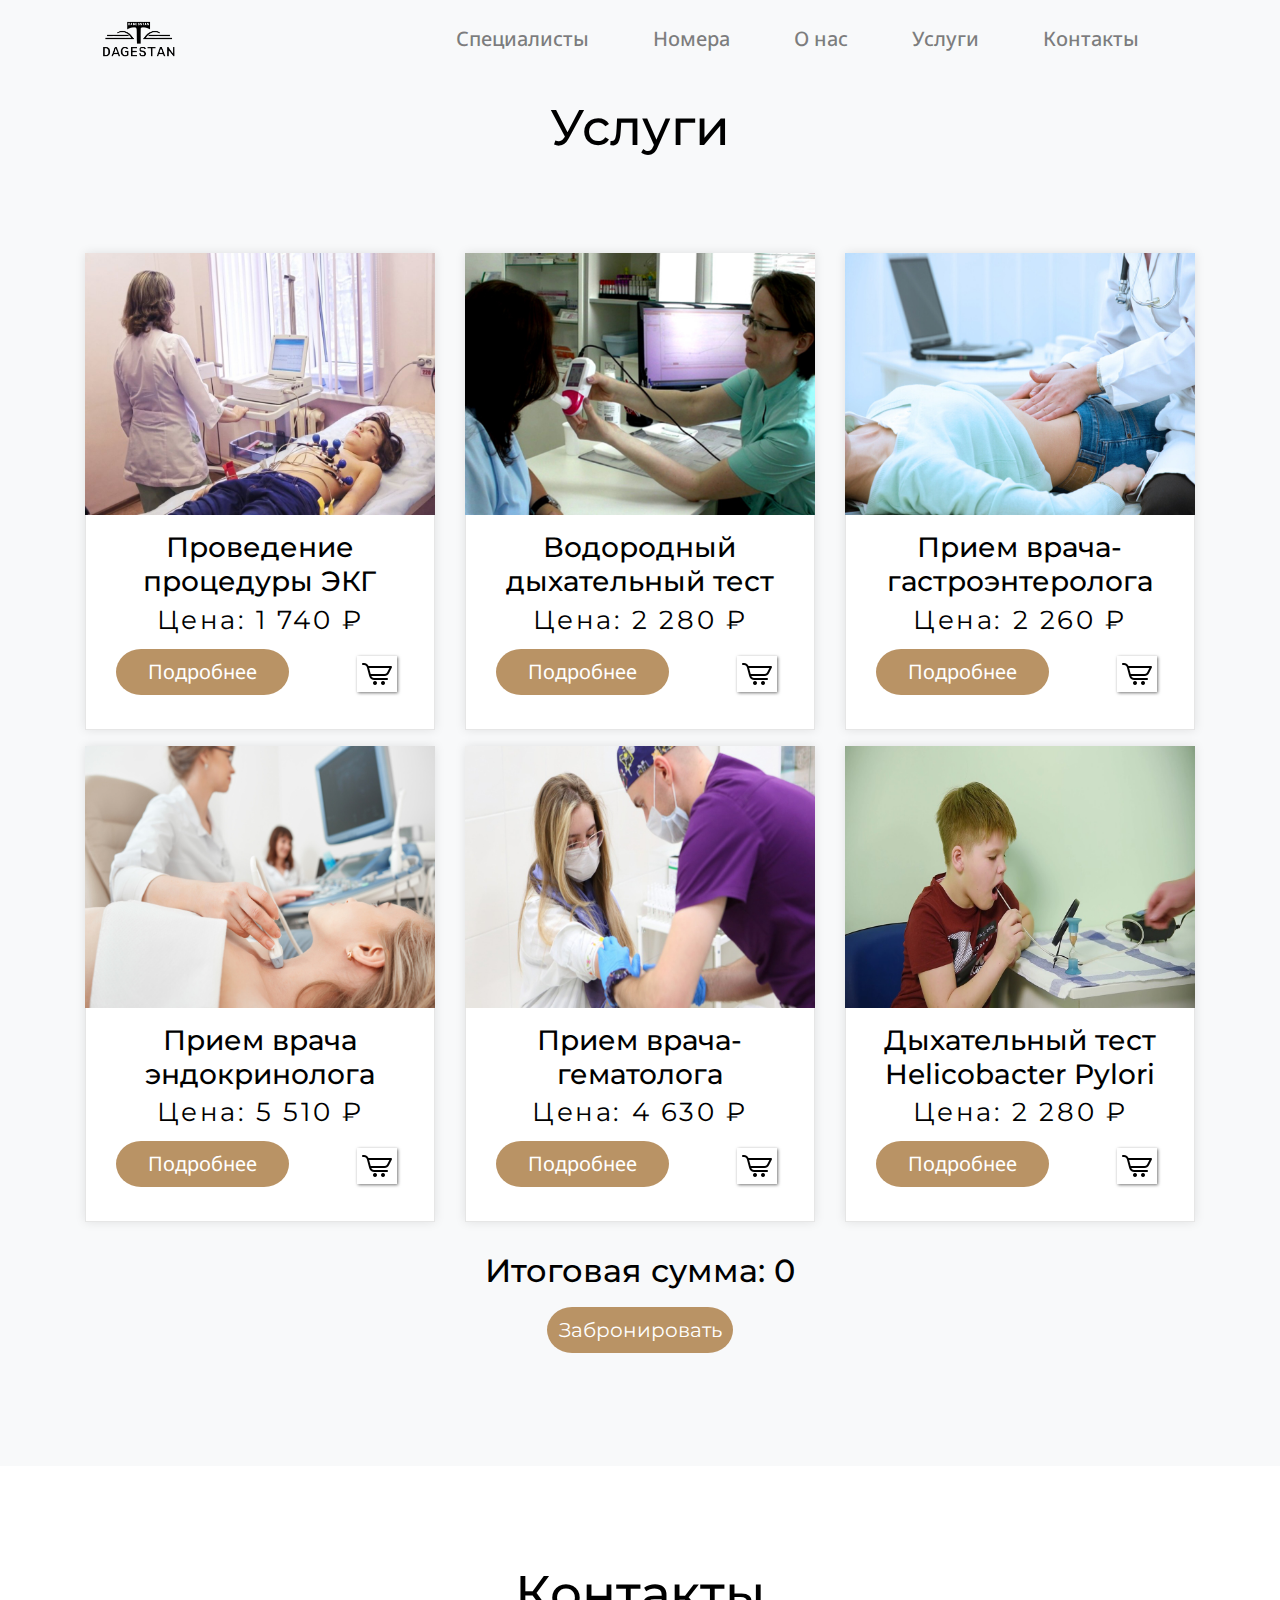
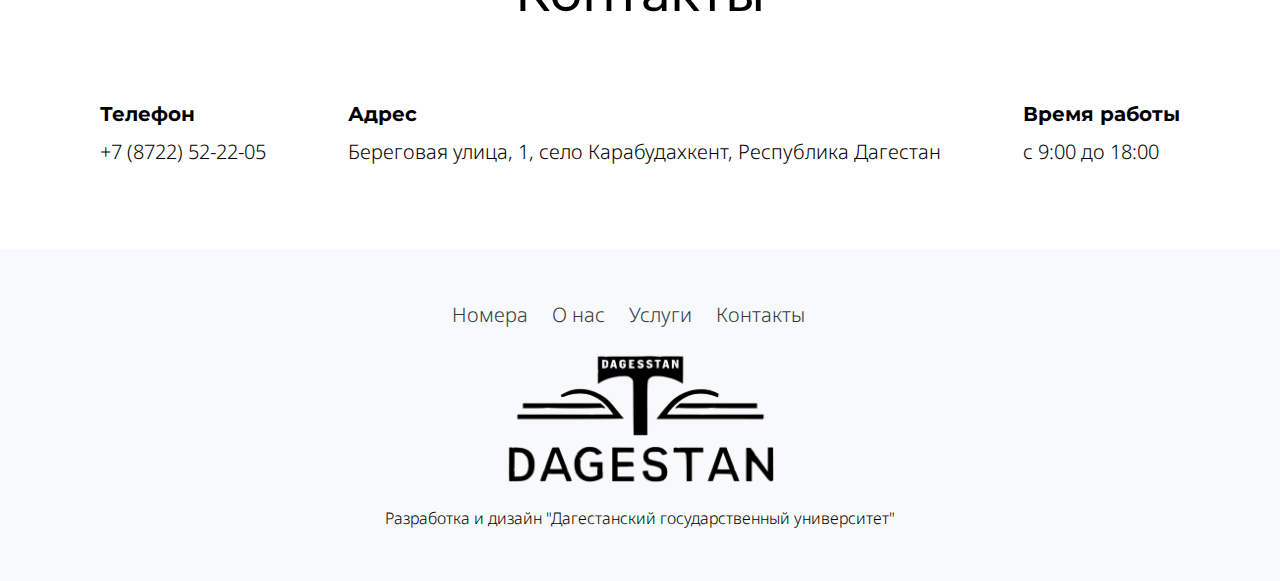
==== commit fdc1a912: "..." ====
--- a/services.html
+++ b/services.html
@@ -3,7 +3,7 @@
 <head>
     <meta charset="UTF-8">
     <meta name="viewport" content="width=device-width, initial-scale=1.0">
-    <title>Document</title>
+    <title>Услуги</title>
     <meta charset="utf-8">
     <meta name="viewport" content="width=device-width, initial-scale=1, shrink-to-fit=no">
 
@@ -31,7 +31,7 @@
             <div class="obertka">  
               <a class="navbar-brand" href="#top">
                 <!-- Логотип -->
-                <img class="w-25 header_logo" src="images/resort_logo.png" alt="logo">
+                <a href="./index.html"><img class="w-25 header_logo" src="images/resort_logo.png" alt="logo"></a>
               </a>
               <button class="navbar-toggler" type="button" data-toggle="collapse" data-target="#navbarsExample05" aria-controls="navbarsExample05" aria-expanded="false" aria-label="Toggle navigation">
               <span class="navbar-toggler-icon"></span>
@@ -41,7 +41,10 @@
             <div class="collapse navbar-collapse navbar-light" id="navbarsExample05">
               <ul class="navbar-nav burger_adaptive ml-auto .justify-content-center pl-lg-5 pl-0">
                 <li class="nav-item burger_element_fix mr-5 my-auto h5">
-                  <a class="nav-link" href="./index.html#rooms">Номера</a>
+                  <a class="nav-link" href="./specialists.html">Специалисты</a>
+                </li>
+                <li class="nav-item burger_element_fix mr-5 my-auto h5">
+                  <a class="nav-link" href="../resort-host/index.html#rooms">Номера</a>
                 </li>
                 <li class="nav-item burger_element_fix mr-5 my-auto h5">
                   <a class="nav-link" href="./index.html#about">О нас</a>
@@ -50,7 +53,7 @@
                   <a class="nav-link" href="#services">Услуги</a>
                 </li>
                 <li class="nav-item burger_element_fix mr-5 my-auto h5">
-                  <a class="nav-link" href="./index.html#contacts">Контакты</a>
+                  <a class="nav-link" href="#contacts">Контакты</a>
                 </li>
               </ul>
               
@@ -62,6 +65,11 @@
 
 
       <section class="site-section pt-5 bg-light">
+
+        <div class="col-md-12 heading-wrap text-center">
+          <h2 class="heading">Услуги</h2>
+        </div>
+
         <div class="container">
           <div class="row mb-5">
             <div class="col-md-12 heading-wrap text-center">
@@ -72,135 +80,352 @@
             <div class="col-md-4 double_card mt-3">
               <div class="media d-block room mb-0">
                 <figure class="">
-                  <img src="images/eco.jpg" alt="Люкс номер" class="img-fluid scale my-auto mx-auto">
-                  <div class="overlap-text">
-                  </div>
-                </figure>
-                <div class="media-body text-center">
-                  <h3 class="mb-2 text-black">Эконом двухместный</h3>
-                  <p class="price mb-1"><b>8 800 ₽</b></p>
-                  <ul class="room-specs">
+                  <img src="images/ПроцедураЭКГ (1).jpg" alt="Люкс номер" class="img-fluid scale my-auto mx-auto">
+                  <div class="overlap-text">
+                  </div>
+                </figure>
+                <div class="media-body text-center">
+                  <h3 class="mb-2 text-black">Проведение процедуры ЭКГ</h3>
+                  <p class="price mb-1"><b>Цена: 1 740 ₽</b></p>
+                  <!-- <ul class="room-specs">
                     <li class="line-h-1"><span class="ion-ios-people-outline"></span> 2 Гостя</li>
                     <li class="line-h-1"><span class="ion-ios-crop"></span> 16 м <sup>2</sup></li>
+                  </ul> -->
+                  <div class="buttons_room text-center mt-3">
+                    <button class="details border-0" data-toggle="modal" data-target="#description_ECG">Подробнее</button>
+                    <img class="services" data-name="usluga1" src="./images/shopping_11419142.png" alt="корзинка">
+                  </div>
+                </div>
+              </div>
+            </div>
+              
+            <div class="col-md-4 double_card mt-3">
+              <div class="media d-block room mb-0">
+                <figure class="">
+                  <img src="images/Second (1).jpg" alt="Делюкс номер" class="img-fluid scale my-auto mx-auto">
+                  <div class="overlap-text">
+                  </div>
+                </figure>
+                <div class="media-body text-center">
+                  <h3 class="mb-2 text-black">Водородный дыхательный тест</h3>
+                  <p class="price mb-1"><b>Цена: 2 280 ₽</b></p>
+                  <!-- <ul class="room-specs">
+                    <li class="line-h-1"><span class="ion-ios-people-outline"></span> 2 Гостя</li>
+                    <li class="line-h-1"><span class="ion-ios-crop"></span> 29 м <sup>2</sup></li>
+                  </ul> -->
+                  <div class="buttons_room mt-3">
+                    <button class="details border-0" data-toggle="modal" data-target="#description_watertest">Подробнее</button>
+                    <img class="services" data-name="usluga2" src="./images/shopping_11419142.png" alt="корзинка">
+                  </div>
+                </div>
+              </div>
+            </div>
+  
+            <div class="col-md-4 double_card mt-3">
+              <div class="media d-block room mb-0">
+                <figure class="">
+                  <img src="images/gazstro (1).jpg" alt="Люкс номер" class="img-fluid scale my-auto mx-auto">
+                  <div class="overlap-text">
+                  </div>
+                </figure>
+                <div class="media-body text-center">
+                  <h3 class="mb-2 text-black">Прием врача-гастроэнтеролога</h3>
+                  <p class="price mb-1"><b>Цена: 2 260 ₽</b></p>
+                  <!-- <ul class="room-specs">
+                    <li class="line-h-1"><span class="ion-ios-people-outline"></span> 2 Гостя</li>
+                    <li class="line-h-1"><span class="ion-ios-crop"></span> 32 м <sup>2</sup></li>
+                  </ul> -->
+                  <div class="buttons_room text-center mt-3">
+                    <button class="details border-0" data-toggle="modal" data-target="#description_priemgastro">Подробнее</button>
+                    <img class="services" data-name="usluga3" src="./images/shopping_11419142.png" alt="корзинка">
+                  </div>
+                </div>
+              </div>
+            </div>
+  
+            <div class="col-md-4 double_card mt-3">
+              <div class="media d-block room mb-0">
+                <figure class="">
+                  <img src="images/Эндокринолог.jpg" alt="Люкс номер" class="img-fluid scale my-auto mx-auto">
+                  <div class="overlap-text">
+                  </div>
+                </figure>
+                <div class="media-body text-center">
+                  <h3 class="mb-2 text-black">Прием врача эндокринолога</h3>
+                  <p class="price mb-1"><b>Цена: 5 510 ₽</b></p>
+                  <!-- <ul class="room-specs">
+                    <li class="line-h-1"><span class="ion-ios-people-outline"></span> 2 Гостя</li>
+                    <li class="line-h-1"><span class="ion-ios-crop"></span> 39 м <sup>2</sup></li>
+                  </ul> -->
+                  <div class="buttons_room text-center mt-3">
+                    <button class="details border-0" data-toggle="modal" data-target="#description_priemendo">Подробнее</button>
+                    <img class="services" data-name="usluga10" src="./images/shopping_11419142.png" alt="корзинка">
+                  </div>
+                </div>
+              </div>
+            </div>
+  
+            <div class="col-md-4 double_card mt-3">
+              <div class="media d-block room mb-0">
+                <figure class="">
+                  <img src="images/гемотолог.jpg" alt="Люкс номер" class="img-fluid scale my-auto mx-auto">
+                  <div class="overlap-text">
+                  </div>
+                  
+                </figure>
+                <div class="media-body text-center">
+                  <h3 class="mb-2 text-black">Прием врача-гематолога</h3>
+                  <p class="price mb-1"><b>Цена: 4 630 ₽</b></p>
+                  <!-- <ul class="room-specs">
+                    <li class="line-h-1"><span class="ion-ios-people-outline"></span> 2 Гостя</li>
+                    <li class="line-h-1"><span class="ion-ios-crop"></span> 56 м <sup>2</sup></li>
+                  </ul> -->
+                  <div class="buttons_room text-center mt-3">
+                    <button class="details border-0" data-toggle="modal" data-target="#description_priemgemotologa">Подробнее</button>
+                    <img class="services" data-name="usluga5" src="./images/shopping_11419142.png" alt="корзинка">
+                  </div>
+                </div>
+              </div>
+            </div>
+  
+            <div class="col-md-4 double_card mt-3">
+              <div class="media d-block room mb-0">
+                <figure class="">
+                  <img src="images/Helicobacter Pylori.jpg" alt="Люкс номер" class="img-fluid scale my-auto mx-auto">
+                  <div class="overlap-text">
+                  </div>
+                </figure>
+                <div class="media-body text-center">
+                  <h3 class="mb-2 text-black">Дыхательный тест Helicobacter Pylori</h3>
+                  <p class="price mb-1"><b>Цена: 2 280 ₽</b></p>
+                  <ul class="room-specs">
+                    <!-- <li class="line-h-1"><span class="ion-ios-people-outline"></span> 8 Гостей</li>
+                    <li class="line-h-1"><span class="ion-ios-crop"></span> 98 м <sup>2</sup></li> -->
                   </ul>
                   <div class="buttons_room text-center mt-3">
-                    <button class="details border-0" data-toggle="modal" data-target="#reserve">Забронировать</button>
-                  </div>
-                </div>
-              </div>
-            </div>
-              
-            <div class="col-md-4 double_card mt-3">
-              <div class="media d-block room mb-0">
-                <figure class="">
-                  <img src="images/standart.jpg" alt="Делюкс номер" class="img-fluid scale my-auto mx-auto">
-                  <div class="overlap-text">
-                  </div>
-                </figure>
-                <div class="media-body text-center">
-                  <h3 class="mb-2 text-black">Стандарт двухместный</h3>
-                  <p class="price mb-1"><b>9 600 ₽</b></p>
-                  <ul class="room-specs">
-                    <li class="line-h-1"><span class="ion-ios-people-outline"></span> 2 Гостя</li>
-                    <li class="line-h-1"><span class="ion-ios-crop"></span> 29 м <sup>2</sup></li>
-                  </ul>
-                  <div class="buttons_room mt-3">
-                    <button class="details border-0" data-toggle="modal" data-target="#reserve">Забронировать</button>
-                  </div>
-                </div>
-              </div>
-            </div>
-  
-            <div class="col-md-4 double_card mt-3">
-              <div class="media d-block room mb-0">
-                <figure class="">
-                  <img src="images/comfort.jpg" alt="Люкс номер" class="img-fluid scale my-auto mx-auto">
-                  <div class="overlap-text">
-                  </div>
-                </figure>
-                <div class="media-body text-center">
-                  <h3 class="mb-2 text-black">Комфорт двухместный</h3>
-                  <p class="price mb-1"><b>12 800 ₽</b></p>
-                  <ul class="room-specs">
-                    <li class="line-h-1"><span class="ion-ios-people-outline"></span> 2 Гостя</li>
-                    <li class="line-h-1"><span class="ion-ios-crop"></span> 32 м <sup>2</sup></li>
-                  </ul>
-                  <div class="buttons_room text-center mt-3">
-                    <button class="details border-0" data-toggle="modal" data-target="#reserve">Забронировать</button>
-                  </div>
-                </div>
-              </div>
-            </div>
-  
-            <div class="col-md-4 double_card mt-3">
-              <div class="media d-block room mb-0">
-                <figure class="">
-                  <img src="images/studio.jpg" alt="Люкс номер" class="img-fluid scale my-auto mx-auto">
-                  <div class="overlap-text">
-                  </div>
-                </figure>
-                <div class="media-body text-center">
-                  <h3 class="mb-2 text-black">Студия / двухметсный</h3>
-                  <p class="price mb-1"><b>12 800 ₽</b></p>
-                  <ul class="room-specs">
-                    <li class="line-h-1"><span class="ion-ios-people-outline"></span> 2 Гостя</li>
-                    <li class="line-h-1"><span class="ion-ios-crop"></span> 39 м <sup>2</sup></li>
-                  </ul>
-                  <div class="buttons_room text-center mt-3">
-                    <button class="details border-0" data-toggle="modal" data-target="#reserve">Забронировать</button>
-                  </div>
-                </div>
-              </div>
-            </div>
-  
-            <div class="col-md-4 double_card mt-3">
-              <div class="media d-block room mb-0">
-                <figure class="">
-                  <img src="images/luxe.jpg" alt="Люкс номер" class="img-fluid scale my-auto mx-auto">
-                  <div class="overlap-text">
-                  </div>
-                </figure>
-                <div class="media-body text-center">
-                  <h3 class="mb-2 text-black">Люкс / двухместный</h3>
-                  <p class="price mb-1"><b>16 000 ₽</b></p>
-                  <ul class="room-specs">
-                    <li class="line-h-1"><span class="ion-ios-people-outline"></span> 2 Гостя</li>
-                    <li class="line-h-1"><span class="ion-ios-crop"></span> 56 м <sup>2</sup></li>
-                  </ul>
-                  <div class="buttons_room text-center mt-3">
-                    <button class="details border-0" data-toggle="modal" data-target="#reserve">Забронировать</button>
-                  </div>
-                </div>
-              </div>
-            </div>
-  
-            <div class="col-md-4 double_card mt-3">
-              <div class="media d-block room mb-0">
-                <figure class="">
-                  <img src="images/house.jpg" alt="Люкс номер" class="img-fluid scale my-auto mx-auto">
-                  <div class="overlap-text">
-                  </div>
-                </figure>
-                <div class="media-body text-center">
-                  <h3 class="mb-2 text-black">Дом восьмиместный</h3>
-                  <p class="price mb-1"><b>32 000 ₽</b></p>
-                  <ul class="room-specs">
-                    <li class="line-h-1"><span class="ion-ios-people-outline"></span> 8 Гостей</li>
-                    <li class="line-h-1"><span class="ion-ios-crop"></span> 98 м <sup>2</sup></li>
-                  </ul>
-                  <div class="buttons_room text-center mt-3">
-                    <button class="details border-0" data-toggle="modal" data-target="#reserve">Забронировать</button>
-                  </div>
-                </div>
-              </div>
-            </div>
+                    <button class="details border-0" data-toggle="modal" data-target="#description_Helicobacter">Подробнее</button>
+                    <img class="services" data-name="usluga12" src="./images/shopping_11419142.png" alt="корзинка">
+                  </div>
+                </div>
+              </div>
+            </div>
+
+            <div class="result">
+              <h2 class="test">Итоговая сумма: <span id="result">0</span> 
+                <div class="text-center mt-3">
+                  <button class="details border-0" data-toggle="modal" data-target="#reserve">Забронировать</button>
+                </div>
+              </h2>
+            </div>
+            
+            <!-- MODAL for reserve -->
+    <div class="modal fade" id="reserve" tabindex="-1" role="dialog" aria-labelledby="exampleModalCenterTitle" aria-hidden="true">
+      <div class="modal-dialog modal-dialog-centered" role="document">
+        <div class="modal-content">
+          <div class="modal-header">
+            <h5 class="modal-title" id="exampleModalLongTitle">Забронировать</h5>
+            <button type="button" class="close" data-dismiss="modal" aria-label="Close">
+              <span aria-hidden="true">&times;</span>
+            </button>
+          </div>
+          <div class="modal-body">
+            <div class="mb-3 mx-3">
+              <label for="exampleFormControlInput1" class="form-label">Укажите email, чтобы наш менеджер связался с вами.</label>
+              <input type="email" class="form-control" id="exampleFormControlInput1" placeholder="name@example.com">
+            </div>
+          </div>
+        </div>
+      </div>
+    </div>
+    <!-- MODAL for reserve -->
+
+
+    <!-- MODAL for description_ECG -->
+    <div class="modal fade" id="description_ECG" tabindex="-1" role="dialog" aria-labelledby="exampleModalCenterTitle" aria-hidden="true">
+      <div class="modal-dialog modal-dialog-centered" role="document">
+        <div class="modal-content">
+          <div class="modal-header">
+            <h5 class="modal-title" id="exampleModalLongTitle">Процедура ЭКГ</h5>
+            <button type="button" class="close" data-dismiss="modal" aria-label="Close">
+              <span aria-hidden="true">&times;</span>
+            </button>
+          </div>
+          <div class="modal-body">
+            <p>
+              Электрокардиография (ЭКГ) — это быстрая и безболезненная процедура, позволяющая оценить работу сердца. Под руководством терапевта Максима Викторовича Смирнова, проводится регистрация электрической активности сердца, что помогает выявить аритмии, ишемическую болезнь сердца и другие патологии. Процедура занимает не более 15 минут и подходит для всех возрастов.
+            </p>
+          </div>
+        </div>
+      </div>
+    </div>
+    <!-- MODAL for description_ECG -->
+
+    <!-- MODAL for description_watertest -->
+    <div class="modal fade" id="description_watertest" tabindex="-1" role="dialog" aria-labelledby="exampleModalCenterTitle" aria-hidden="true">
+      <div class="modal-dialog modal-dialog-centered" role="document">
+        <div class="modal-content">
+          <div class="modal-header">
+            <h5 class="modal-title" id="exampleModalLongTitle">Водородный дыхательный тест</h5>
+            <button type="button" class="close" data-dismiss="modal" aria-label="Close">
+              <span aria-hidden="true">&times;</span>
+            </button>
+          </div>
+          <div class="modal-body">
+            <p>
+              Современный неинвазивный метод диагностики нарушений работы кишечника, таких как синдром раздраженного кишечника, лактазная недостаточность или избыточный бактериальный рост. Процедура проводится под наблюдением гастроэнтеролога Елены Александровны Петровы. Пациент выдыхает в специальный прибор, фиксирующий концентрацию водорода после употребления определенного раствора. Процедура безопасна и позволяет установить причину дискомфорта в пищеварении.
+            </p>
+          </div>
+        </div>
+      </div>
+    </div>
+    <!-- MODAL for description_watertest -->
+
+    <!-- MODAL for description_priemgastro -->
+    <div class="modal fade" id="description_priemgastro" tabindex="-1" role="dialog" aria-labelledby="exampleModalCenterTitle" aria-hidden="true">
+      <div class="modal-dialog modal-dialog-centered" role="document">
+        <div class="modal-content">
+          <div class="modal-header">
+            <h5 class="modal-title" id="exampleModalLongTitle">Прием врача-гастроэнтеролога</h5>
+            <button type="button" class="close" data-dismiss="modal" aria-label="Close">
+              <span aria-hidden="true">&times;</span>
+            </button>
+          </div>
+          <div class="modal-body">
+            <p>
+              На приеме у Елены Александровны Петровы проводится комплексная диагностика и лечение заболеваний желудочно-кишечного тракта. Врач анализирует симптомы, изучает историю болезни и при необходимости назначает дополнительные исследования, такие как УЗИ или гастроскопия. Елена Александровна применяет индивидуальный подход, включая рекомендации по питанию и профилактике.
+            </p>
+          </div>
+        </div>
+      </div>
+    </div>
+    <!-- MODAL for description_priemgastro -->
+
+    <!-- MODAL for description_priemendo -->
+    <div class="modal fade" id="description_priemendo" tabindex="-1" role="dialog" aria-labelledby="exampleModalCenterTitle" aria-hidden="true">
+      <div class="modal-dialog modal-dialog-centered" role="document">
+        <div class="modal-content">
+          <div class="modal-header">
+            <h5 class="modal-title" id="exampleModalLongTitle">Прием врача-эндокринолога</h5>
+            <button type="button" class="close" data-dismiss="modal" aria-label="Close">
+              <span aria-hidden="true">&times;</span>
+            </button>
+          </div>
+          <div class="modal-body">
+            <p>
+              Максим Викторович Смирнов, опытный эндокринолог, поможет выявить гормональные нарушения, такие как сахарный диабет, заболевания щитовидной железы или надпочечников. Прием включает сбор анамнеза, осмотр, оценку лабораторных данных и рекомендации по лечению. Специалист подбирает персонализированную терапию и мониторинг состояния пациента.
+          </div>
+        </div>
+      </div>
+    </div>
+    <!-- MODAL for description_priemendo -->
+
+    <!-- MODAL for description_priemgemotologa -->
+    <div class="modal fade" id="description_priemgemotologa" tabindex="-1" role="dialog" aria-labelledby="exampleModalCenterTitle" aria-hidden="true">
+      <div class="modal-dialog modal-dialog-centered" role="document">
+        <div class="modal-content">
+          <div class="modal-header">
+            <h5 class="modal-title" id="exampleModalLongTitle">Прием врача-гематолога</h5>
+            <button type="button" class="close" data-dismiss="modal" aria-label="Close">
+              <span aria-hidden="true">&times;</span>
+            </button>
+          </div>
+          <div class="modal-body">
+            <p>
+              Николай Дмитриевич Кузнецов, ведущий гемостазиолог-гематолог, специализируется на диагностике и лечении заболеваний крови. Прием включает анализ истории болезни, назначение дополнительных тестов (коагулограммы, генетические исследования) и подбор лечения нарушений свертываемости крови. Врач также занимается профилактикой тромбозов и осложнений у пациентов с генетической предрасположенностью.
+            </p>
+          </div>
+        </div>
+      </div>
+    </div>
+    <!-- MODAL for description_priemgemotologa -->
+
+    <!-- MODAL for description_Helicobacter -->
+    <div class="modal fade" id="description_Helicobacter" tabindex="-1" role="dialog" aria-labelledby="exampleModalCenterTitle" aria-hidden="true">
+      <div class="modal-dialog modal-dialog-centered" role="document">
+        <div class="modal-content">
+          <div class="modal-header">
+            <h5 class="modal-title" id="exampleModalLongTitle">Дыхательный тест Helicobacter Pylori</h5>
+            <button type="button" class="close" data-dismiss="modal" aria-label="Close">
+              <span aria-hidden="true">&times;</span>
+            </button>
+          </div>
+          <div class="modal-body">
+            <p>
+              Неинвазивный тест, позволяющий выявить бактерию Helicobacter pylori, связанную с гастритом и язвенной болезнью. Под руководством гастроэнтеролога Елены Александровны Петровы пациент принимает специальный раствор, после чего анализируется состав выдыхаемого воздуха. Процедура занимает около 30 минут, отличается высокой точностью и комфортом для пациента.
+            </p>
+          </div>
+        </div>
+      </div>
+    </div>
+    <!-- MODAL for description_Helicobacter -->
+
+
+
+
+    
+
   
             </div>
           </div>
         </div>
       </section>
 
-
+       <!-- contacts -->
+    <section id="contacts" class="site-section py-5">
+      <div class="container">
+        <div class="row mb-5">
+          <div class="col-md-12 heading-wrap text-center">
+            <h2 class="heading">Контакты</h2>
+          </div>
+        </div>
+        <div class="container">
+          <div class="information">
+            <div><h5 class="iphone">Телефон</h5>
+              <p>+7 (8722) 52-22-05</p>
+            </div>
+            <div><h5 class="adres">Адрес</h5>
+              <p>Береговая улица, 1, село Карабудахкент, Республика Дагестан</p>
+            </div>
+            <div><h5 class="time_work">Время работы</h5>
+              <p>с 9:00 до 18:00</p>
+            </div>
+          </div>
+          <script type="text/javascript" charset="utf-8" async src="https://api-maps.yandex.ru/services/constructor/1.0/js/?um=constructor%3Aa432b1de18d08a311a9e702ca501430fd069ef0e7a9a5b274086eaf400df78c0&amp;width=100%25&amp;height=400&amp;lang=ru_RU&amp;scroll=false"></script>
+        </div>
+    </section>
+    
+
+   <!-- footer -->
+    <footer class="site-footer bg-light py-5">
+      <div class="container d-flex flex-column justify-content-center">
+        <ul class="d-flex flex-wrap navbar-nav flex-row justify-content-center">
+          <li class="nav-item mr-4">
+            <a class="nav-link text-dark fs-5 py-0" href="#rooms">Номера</a>
+          </li>
+          <li class="nav-item mr-4">
+            <a class="nav-link text-dark fs-5 py-0" href="#about">О нас</a>
+          </li>
+          <li class="nav-item mr-4">
+            <a class="nav-link text-dark fs-5 py-0" href="#services">Услуги</a>
+          </li>
+          <li class="nav-item mr-4">
+            <a class="nav-link text-dark fs-5 py-0" href="#contacts">Контакты</a>
+          </li>
+        </ul>
+        
+        <div class="text-center w-100 h-100 my-3">
+          <!-- <a href="#top">ЛОГОТИП</a> -->
+          <img class="w-25 footer_logo" src="images/resort_logo.png" alt="logo">
+        </div>
+        
+        <div class="row justify-content-center">
+          <div class="col-md-7 text-center">
+            Разработка и дизайн "Дагестанский государственный университет"
+          </div>
+        </div>
+      </div>
+    </footer>
+    
 
       <script src="js/jquery-3.2.1.min.js"></script>
       <script src="js/jquery-migrate-3.0.0.js"></script>
--- a/css/style.css
+++ b/css/style.css
@@ -68,7 +68,7 @@
 }
 
 header .navbar .nav-link.active {
-  color: #fff !important;
+  background-color: #cd1010 !important;
 }
 
 header .navbar .cta {
--- a/css/style-custom.css
+++ b/css/style-custom.css
@@ -351,7 +351,7 @@
 
 @media (min-width:426px) and (max-width:767px) {
     .header_logo {
-        width: 50%!important;
+        width: 20%!important;
     }
 }
 
@@ -366,10 +366,10 @@
 width: 48%; 
 }
 .footer_logo {
-    width: 65%!important;
+    width: 40%!important;
 }
 .header_logo {
-    width: 70%!important;
+    width: 30%!important;
 }
 .information {
     display: flex;
@@ -444,7 +444,7 @@
     position: relative;
     overflow: hidden;
     box-shadow: 1px 1px 3px #333a;
-    width: 100px;
+    /* width: 100px; */
     margin: 7px;
     padding: 2px 4px;
     cursor: pointer;
@@ -461,10 +461,10 @@
     box-shadow: 1px 1px 5px #444;
   }
   .services:active {    
-    box-shadow: 1px 1px 3px #222;
+    box-shadow: 1px 1px 3px #14d648;
   }
   .services.active {
-    background-color: #eee;
+    background-color: #0cdc2b;
   }
   .services.active::after {
     right: 7px;
--- a/css/services.css
+++ b/css/services.css
@@ -5,3 +5,20 @@
 .navbar-dark .navbar-nav .nav-link {
     color: rgba(0, 0, 0, 0.5);
 }
+header .navbar .nav-link:hover {
+    color: #000 !important;
+}
+header .navbar .nav-link.active{
+    color: #da1926 !important;
+}
+.heading-wrap .heading {
+    padding-top: 50px;
+}
+.result {
+    padding-top: 30px;
+}
+.buttons_room {
+    display: flex;
+    justify-content: space-between;
+    
+}  